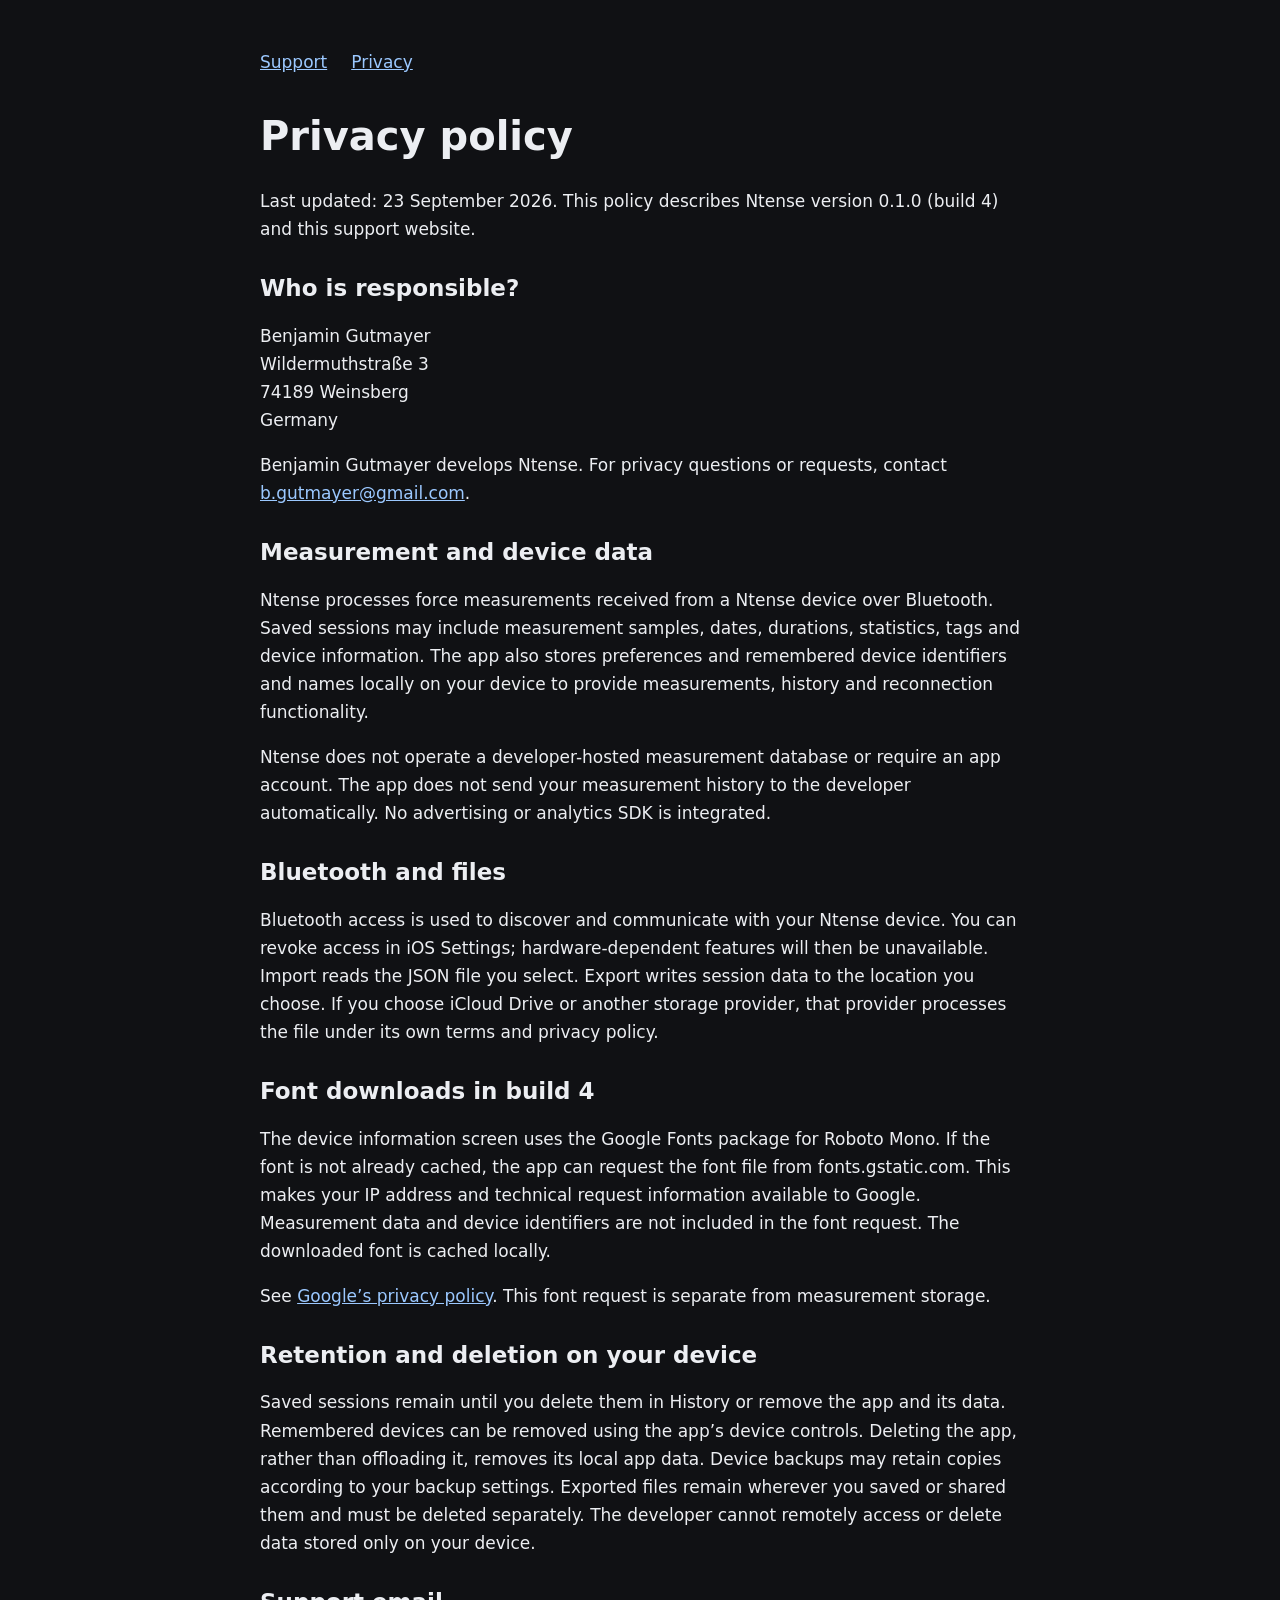
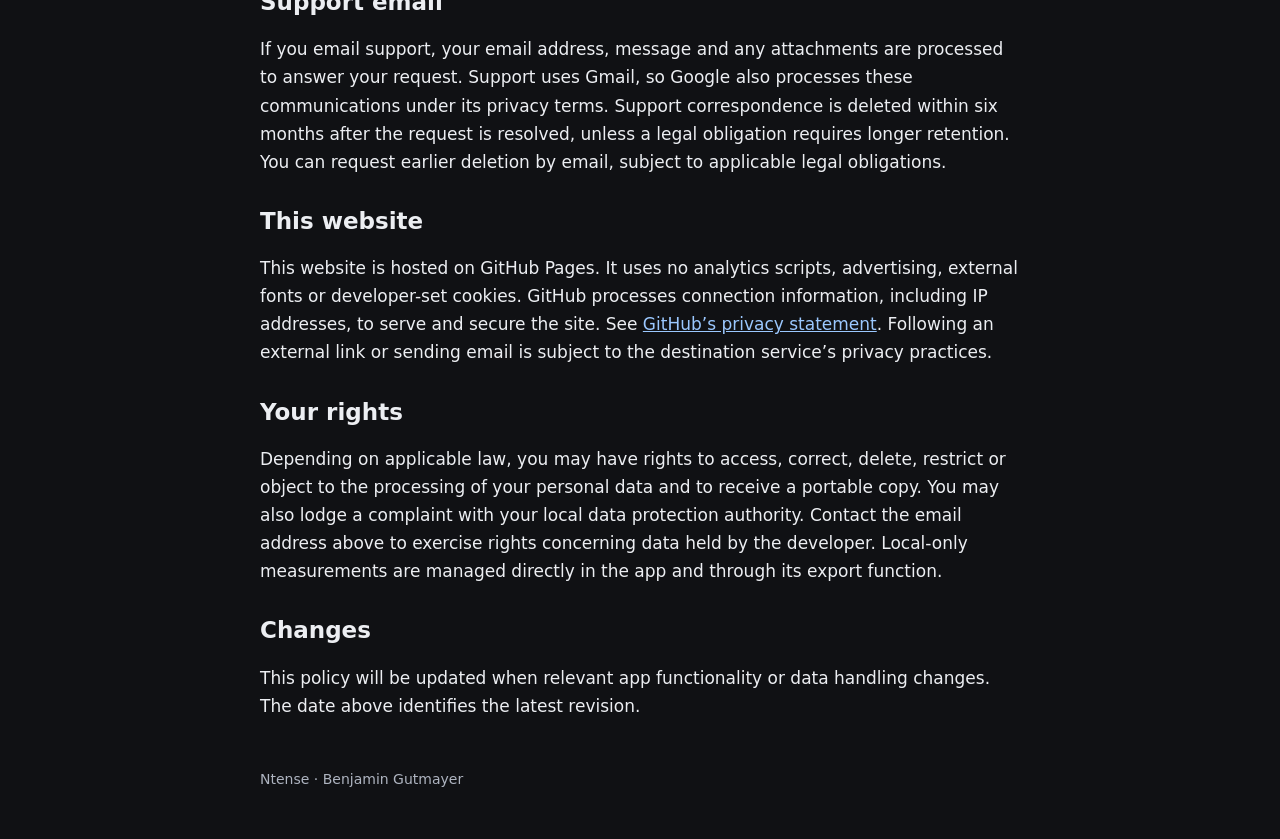
==== privacy.html @ 5594ce21 "Add Ntense support and privacy website" ====
<!doctype html>
<html lang="en"><head><meta charset="utf-8"><meta name="viewport" content="width=device-width, initial-scale=1"><title>Privacy policy — Ntense</title><link rel="stylesheet" href="style.css"></head>
<body><main><nav aria-label="Main navigation"><a href="index.html">Support</a><a href="privacy.html">Privacy</a></nav><h1>Privacy policy</h1><p>Last updated: 23 September 2026. This policy describes Ntense version 0.1.0 (build 4) and this support website.</p>
<h2>Who is responsible?</h2><p>Benjamin Gutmayer<br>Wildermuthstraße 3<br>74189 Weinsberg<br>Germany</p><p>Benjamin Gutmayer develops Ntense. For privacy questions or requests, contact <a href="mailto:b.gutmayer@gmail.com">b.gutmayer@gmail.com</a>.</p>
<h2>Measurement and device data</h2><p>Ntense processes force measurements received from a Ntense device over Bluetooth. Saved sessions may include measurement samples, dates, durations, statistics, tags and device information. The app also stores preferences and remembered device identifiers and names locally on your device to provide measurements, history and reconnection functionality.</p><p>Ntense does not operate a developer-hosted measurement database or require an app account. The app does not send your measurement history to the developer automatically. No advertising or analytics SDK is integrated.</p>
<h2>Bluetooth and files</h2><p>Bluetooth access is used to discover and communicate with your Ntense device. You can revoke access in iOS Settings; hardware-dependent features will then be unavailable. Import reads the JSON file you select. Export writes session data to the location you choose. If you choose iCloud Drive or another storage provider, that provider processes the file under its own terms and privacy policy.</p>
<h2>Font downloads in build 4</h2><p>The device information screen uses the Google Fonts package for Roboto Mono. If the font is not already cached, the app can request the font file from fonts.gstatic.com. This makes your IP address and technical request information available to Google. Measurement data and device identifiers are not included in the font request. The downloaded font is cached locally.</p><p>See <a href="https://policies.google.com/privacy">Google’s privacy policy</a>. This font request is separate from measurement storage.</p>
<h2>Retention and deletion on your device</h2><p>Saved sessions remain until you delete them in History or remove the app and its data. Remembered devices can be removed using the app’s device controls. Deleting the app, rather than offloading it, removes its local app data. Device backups may retain copies according to your backup settings. Exported files remain wherever you saved or shared them and must be deleted separately. The developer cannot remotely access or delete data stored only on your device.</p>
<h2>Support email</h2><p>If you email support, your email address, message and any attachments are processed to answer your request. Support uses Gmail, so Google also processes these communications under its privacy terms. Support correspondence is deleted within six months after the request is resolved, unless a legal obligation requires longer retention. You can request earlier deletion by email, subject to applicable legal obligations.</p>
<h2>This website</h2><p>This website is hosted on GitHub Pages. It uses no analytics scripts, advertising, external fonts or developer-set cookies. GitHub processes connection information, including IP addresses, to serve and secure the site. See <a href="https://docs.github.com/en/site-policy/privacy-policies/github-general-privacy-statement">GitHub’s privacy statement</a>. Following an external link or sending email is subject to the destination service’s privacy practices.</p>
<h2>Your rights</h2><p>Depending on applicable law, you may have rights to access, correct, delete, restrict or object to the processing of your personal data and to receive a portable copy. You may also lodge a complaint with your local data protection authority. Contact the email address above to exercise rights concerning data held by the developer. Local-only measurements are managed directly in the app and through its export function.</p>
<h2>Changes</h2><p>This policy will be updated when relevant app functionality or data handling changes. The date above identifies the latest revision.</p><footer>Ntense · Benjamin Gutmayer</footer></main></body></html>
---- style.css ----
body{margin:0;background:#101114;color:#eceef2;font:17px/1.65 system-ui,-apple-system,sans-serif}main{max-width:760px;margin:auto;padding:48px 24px}a{color:#9bc8ff}h1,h2{line-height:1.2}h1{font-size:40px}h2{margin-top:32px;font-size:23px}nav{display:flex;gap:24px;margin-bottom:36px}footer{margin-top:48px;color:#aeb4c0;font-size:14px}li{margin:8px 0}
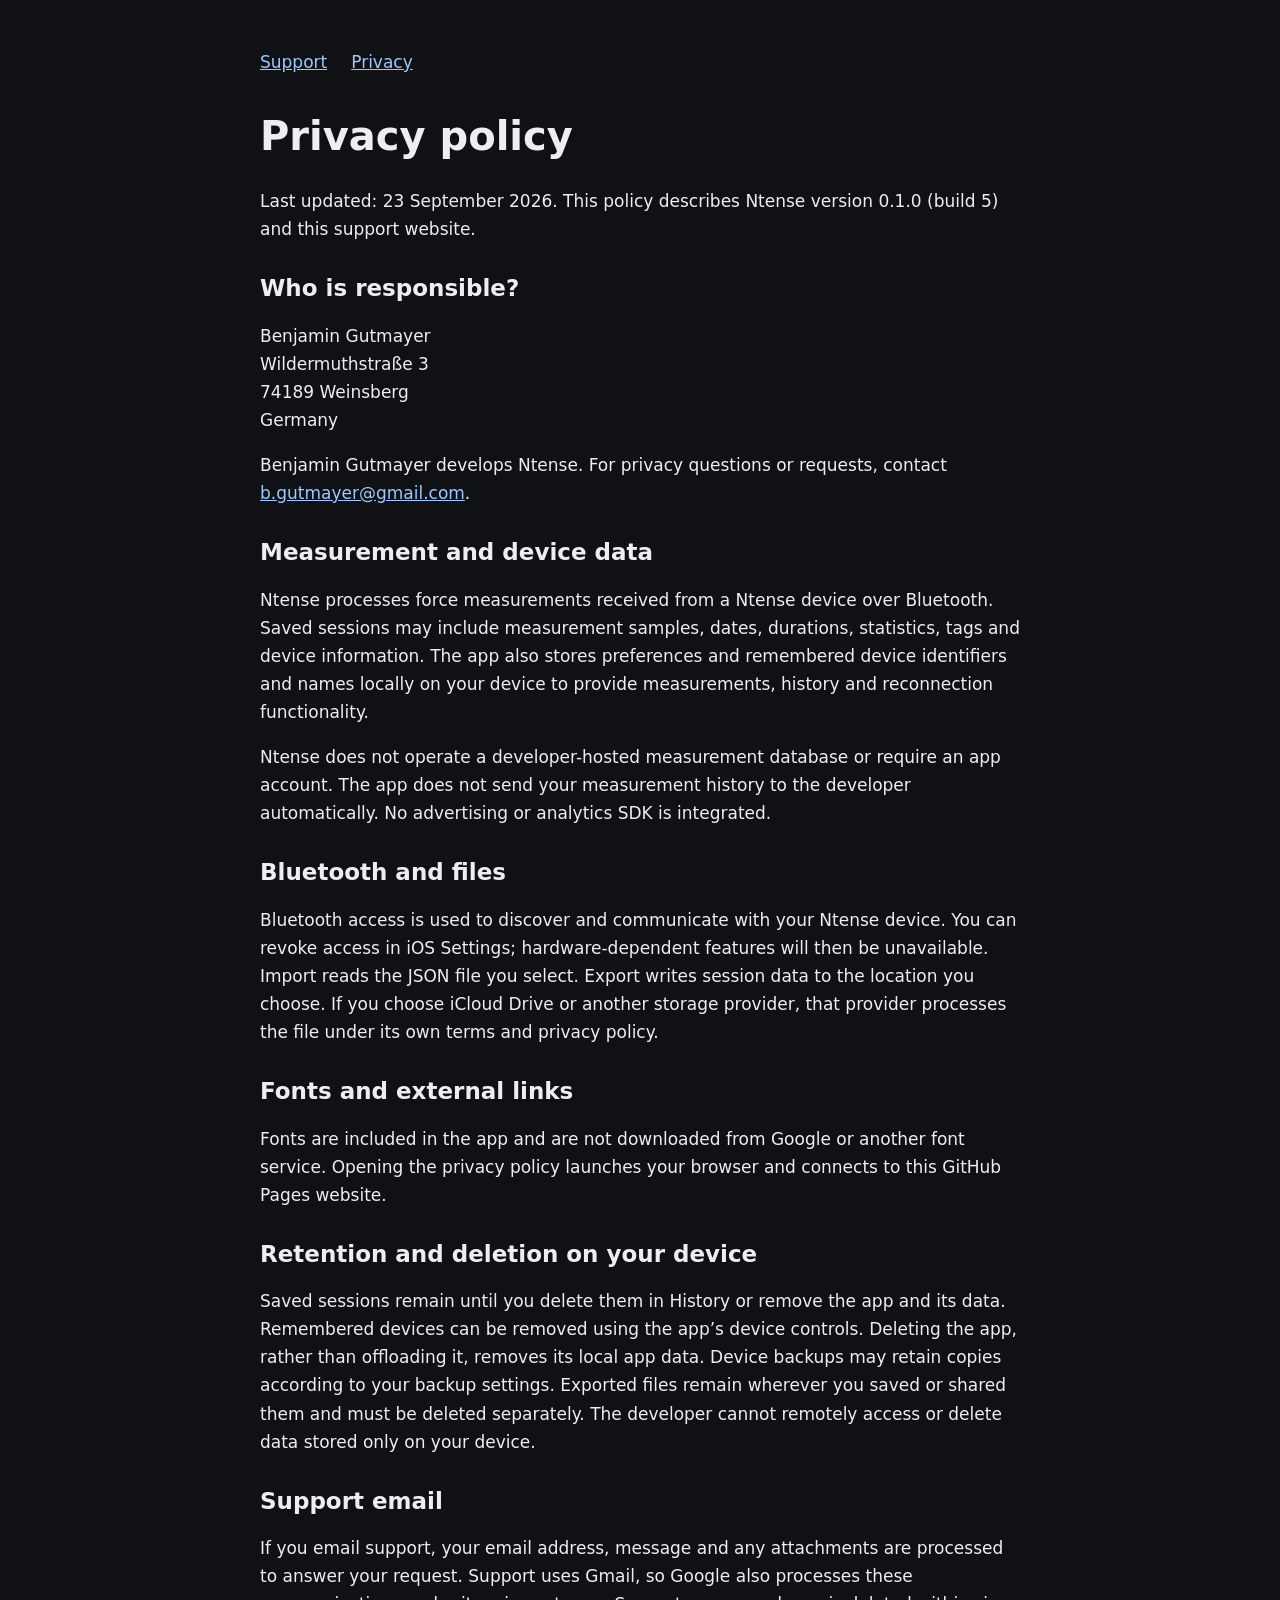
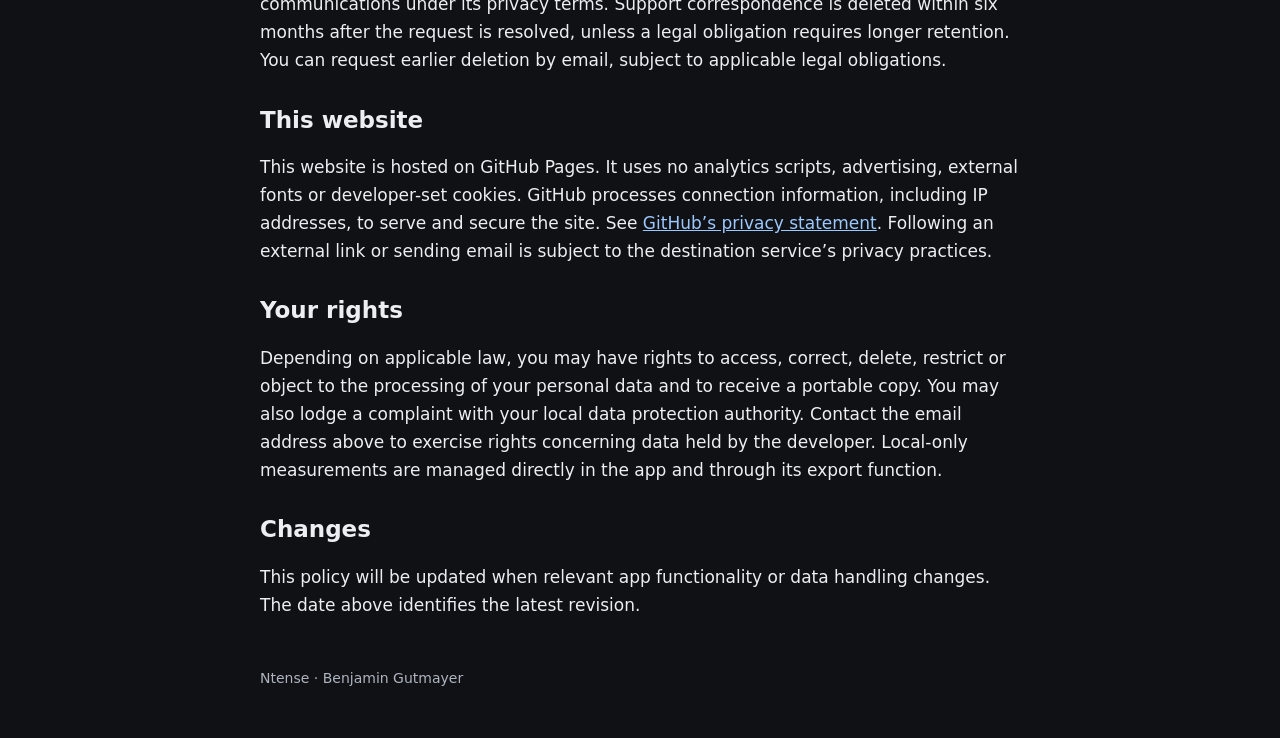
==== commit b5fa0716: "Update privacy policy for bundled fonts in build 5" ====
--- a/privacy.html
+++ b/privacy.html
@@ -1,10 +1,10 @@
 <!doctype html>
 <html lang="en"><head><meta charset="utf-8"><meta name="viewport" content="width=device-width, initial-scale=1"><title>Privacy policy — Ntense</title><link rel="stylesheet" href="style.css"></head>
-<body><main><nav aria-label="Main navigation"><a href="index.html">Support</a><a href="privacy.html">Privacy</a></nav><h1>Privacy policy</h1><p>Last updated: 23 September 2026. This policy describes Ntense version 0.1.0 (build 4) and this support website.</p>
+<body><main><nav aria-label="Main navigation"><a href="index.html">Support</a><a href="privacy.html">Privacy</a></nav><h1>Privacy policy</h1><p>Last updated: 23 September 2026. This policy describes Ntense version 0.1.0 (build 5) and this support website.</p>
 <h2>Who is responsible?</h2><p>Benjamin Gutmayer<br>Wildermuthstraße 3<br>74189 Weinsberg<br>Germany</p><p>Benjamin Gutmayer develops Ntense. For privacy questions or requests, contact <a href="mailto:b.gutmayer@gmail.com">b.gutmayer@gmail.com</a>.</p>
 <h2>Measurement and device data</h2><p>Ntense processes force measurements received from a Ntense device over Bluetooth. Saved sessions may include measurement samples, dates, durations, statistics, tags and device information. The app also stores preferences and remembered device identifiers and names locally on your device to provide measurements, history and reconnection functionality.</p><p>Ntense does not operate a developer-hosted measurement database or require an app account. The app does not send your measurement history to the developer automatically. No advertising or analytics SDK is integrated.</p>
 <h2>Bluetooth and files</h2><p>Bluetooth access is used to discover and communicate with your Ntense device. You can revoke access in iOS Settings; hardware-dependent features will then be unavailable. Import reads the JSON file you select. Export writes session data to the location you choose. If you choose iCloud Drive or another storage provider, that provider processes the file under its own terms and privacy policy.</p>
-<h2>Font downloads in build 4</h2><p>The device information screen uses the Google Fonts package for Roboto Mono. If the font is not already cached, the app can request the font file from fonts.gstatic.com. This makes your IP address and technical request information available to Google. Measurement data and device identifiers are not included in the font request. The downloaded font is cached locally.</p><p>See <a href="https://policies.google.com/privacy">Google’s privacy policy</a>. This font request is separate from measurement storage.</p>
+<h2>Fonts and external links</h2><p>Fonts are included in the app and are not downloaded from Google or another font service. Opening the privacy policy launches your browser and connects to this GitHub Pages website.</p>
 <h2>Retention and deletion on your device</h2><p>Saved sessions remain until you delete them in History or remove the app and its data. Remembered devices can be removed using the app’s device controls. Deleting the app, rather than offloading it, removes its local app data. Device backups may retain copies according to your backup settings. Exported files remain wherever you saved or shared them and must be deleted separately. The developer cannot remotely access or delete data stored only on your device.</p>
 <h2>Support email</h2><p>If you email support, your email address, message and any attachments are processed to answer your request. Support uses Gmail, so Google also processes these communications under its privacy terms. Support correspondence is deleted within six months after the request is resolved, unless a legal obligation requires longer retention. You can request earlier deletion by email, subject to applicable legal obligations.</p>
 <h2>This website</h2><p>This website is hosted on GitHub Pages. It uses no analytics scripts, advertising, external fonts or developer-set cookies. GitHub processes connection information, including IP addresses, to serve and secure the site. See <a href="https://docs.github.com/en/site-policy/privacy-policies/github-general-privacy-statement">GitHub’s privacy statement</a>. Following an external link or sending email is subject to the destination service’s privacy practices.</p>
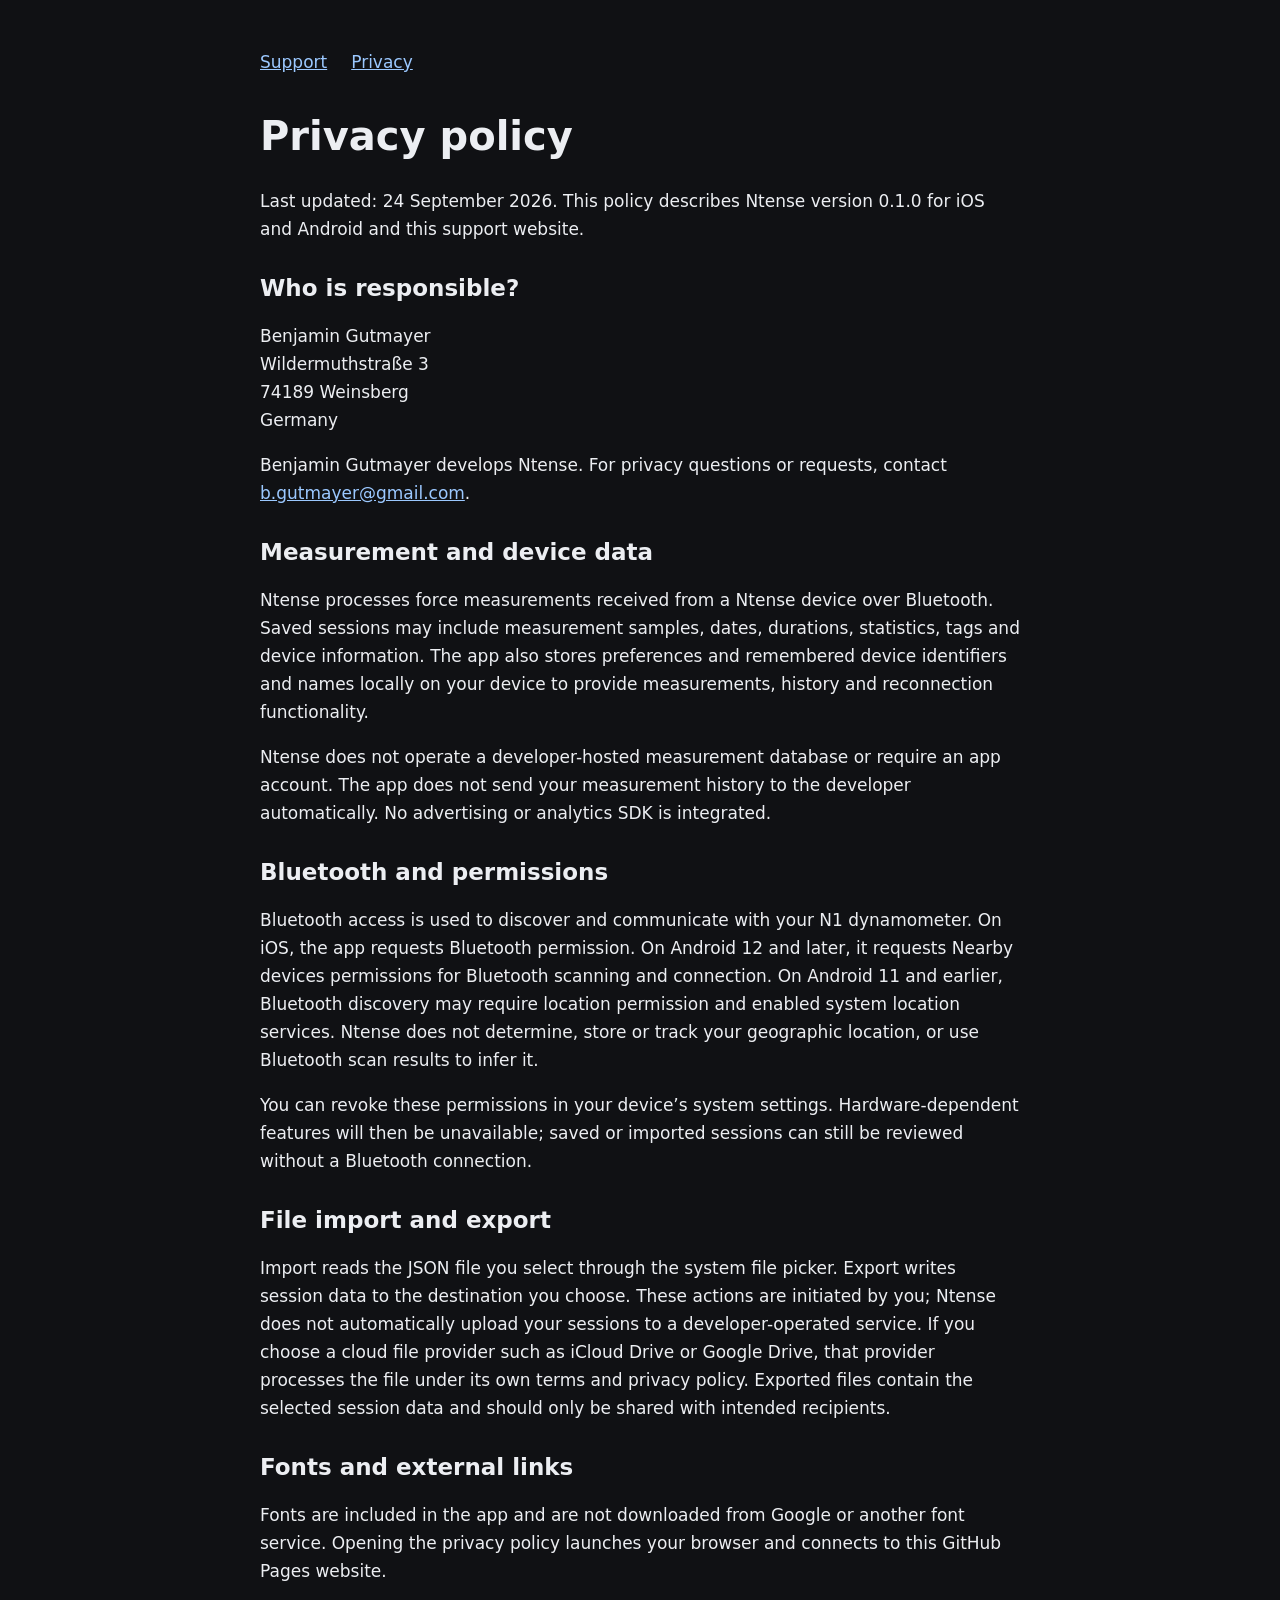
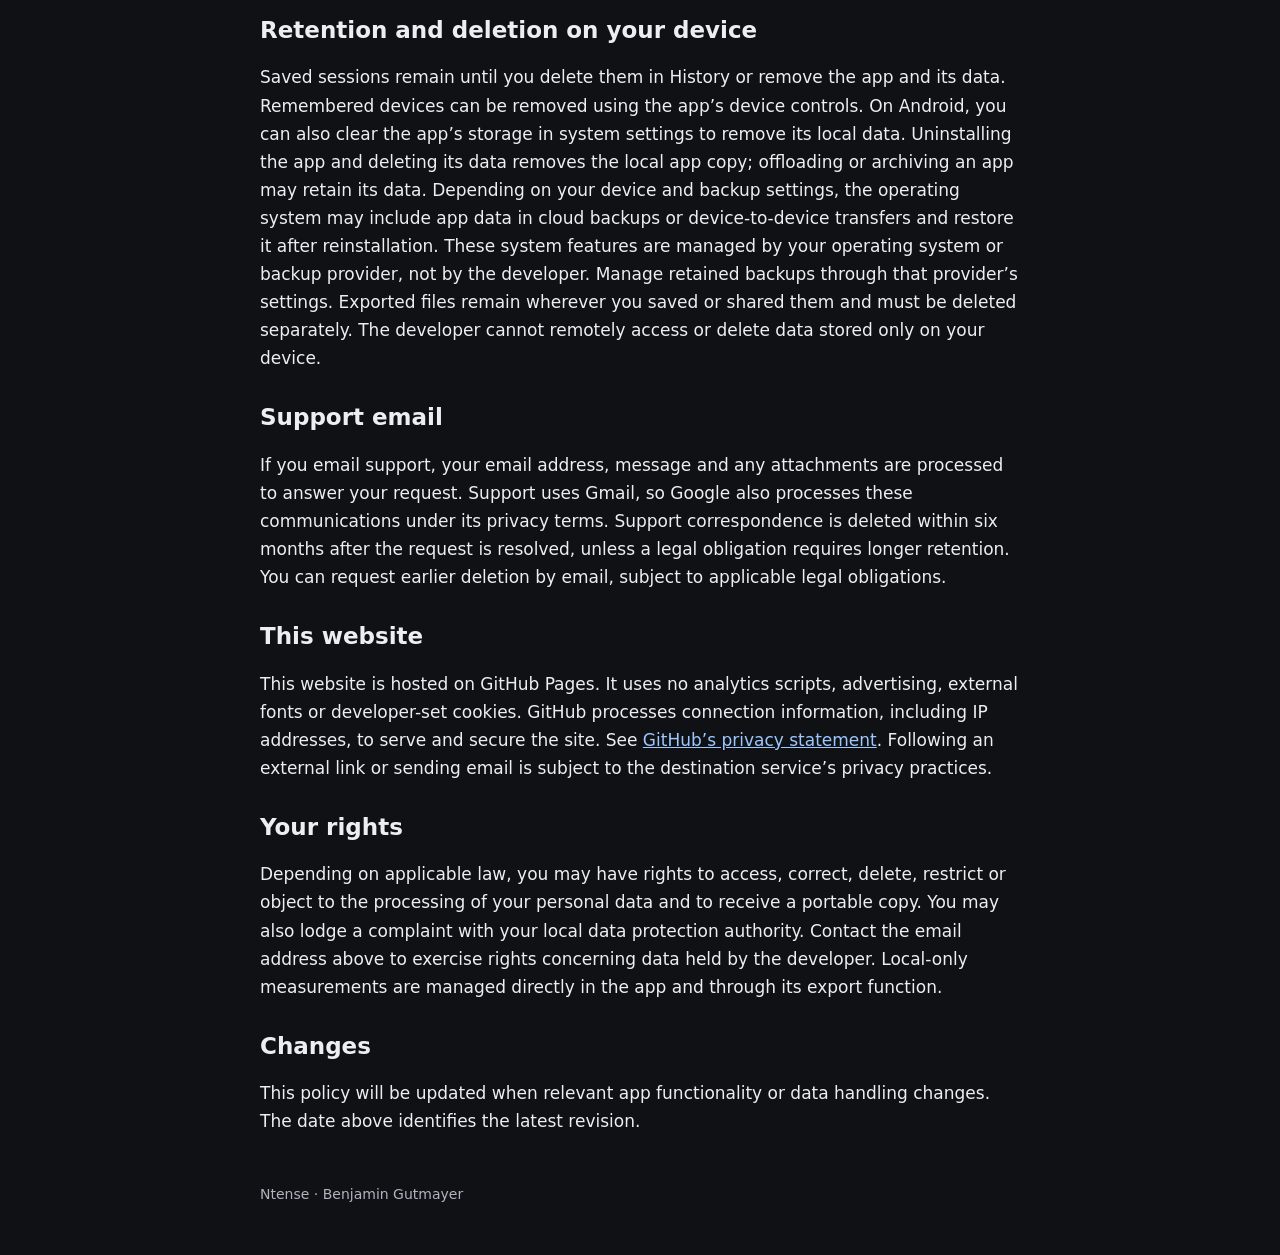
==== commit b7cfafe9: "Clarify Android permissions and storage in privacy policy" ====
--- a/privacy.html
+++ b/privacy.html
@@ -1,11 +1,12 @@
 <!doctype html>
 <html lang="en"><head><meta charset="utf-8"><meta name="viewport" content="width=device-width, initial-scale=1"><title>Privacy policy — Ntense</title><link rel="stylesheet" href="style.css"></head>
-<body><main><nav aria-label="Main navigation"><a href="index.html">Support</a><a href="privacy.html">Privacy</a></nav><h1>Privacy policy</h1><p>Last updated: 23 September 2026. This policy describes Ntense version 0.1.0 (build 5) and this support website.</p>
+<body><main><nav aria-label="Main navigation"><a href="index.html">Support</a><a href="privacy.html">Privacy</a></nav><h1>Privacy policy</h1><p>Last updated: 24 September 2026. This policy describes Ntense version 0.1.0 for iOS and Android and this support website.</p>
 <h2>Who is responsible?</h2><p>Benjamin Gutmayer<br>Wildermuthstraße 3<br>74189 Weinsberg<br>Germany</p><p>Benjamin Gutmayer develops Ntense. For privacy questions or requests, contact <a href="mailto:b.gutmayer@gmail.com">b.gutmayer@gmail.com</a>.</p>
 <h2>Measurement and device data</h2><p>Ntense processes force measurements received from a Ntense device over Bluetooth. Saved sessions may include measurement samples, dates, durations, statistics, tags and device information. The app also stores preferences and remembered device identifiers and names locally on your device to provide measurements, history and reconnection functionality.</p><p>Ntense does not operate a developer-hosted measurement database or require an app account. The app does not send your measurement history to the developer automatically. No advertising or analytics SDK is integrated.</p>
-<h2>Bluetooth and files</h2><p>Bluetooth access is used to discover and communicate with your Ntense device. You can revoke access in iOS Settings; hardware-dependent features will then be unavailable. Import reads the JSON file you select. Export writes session data to the location you choose. If you choose iCloud Drive or another storage provider, that provider processes the file under its own terms and privacy policy.</p>
+<h2>Bluetooth and permissions</h2><p>Bluetooth access is used to discover and communicate with your N1 dynamometer. On iOS, the app requests Bluetooth permission. On Android 12 and later, it requests Nearby devices permissions for Bluetooth scanning and connection. On Android 11 and earlier, Bluetooth discovery may require location permission and enabled system location services. Ntense does not determine, store or track your geographic location, or use Bluetooth scan results to infer it.</p><p>You can revoke these permissions in your device’s system settings. Hardware-dependent features will then be unavailable; saved or imported sessions can still be reviewed without a Bluetooth connection.</p>
+<h2>File import and export</h2><p>Import reads the JSON file you select through the system file picker. Export writes session data to the destination you choose. These actions are initiated by you; Ntense does not automatically upload your sessions to a developer-operated service. If you choose a cloud file provider such as iCloud Drive or Google Drive, that provider processes the file under its own terms and privacy policy. Exported files contain the selected session data and should only be shared with intended recipients.</p>
 <h2>Fonts and external links</h2><p>Fonts are included in the app and are not downloaded from Google or another font service. Opening the privacy policy launches your browser and connects to this GitHub Pages website.</p>
-<h2>Retention and deletion on your device</h2><p>Saved sessions remain until you delete them in History or remove the app and its data. Remembered devices can be removed using the app’s device controls. Deleting the app, rather than offloading it, removes its local app data. Device backups may retain copies according to your backup settings. Exported files remain wherever you saved or shared them and must be deleted separately. The developer cannot remotely access or delete data stored only on your device.</p>
+<h2>Retention and deletion on your device</h2><p>Saved sessions remain until you delete them in History or remove the app and its data. Remembered devices can be removed using the app’s device controls. On Android, you can also clear the app’s storage in system settings to remove its local data. Uninstalling the app and deleting its data removes the local app copy; offloading or archiving an app may retain its data. Depending on your device and backup settings, the operating system may include app data in cloud backups or device-to-device transfers and restore it after reinstallation. These system features are managed by your operating system or backup provider, not by the developer. Manage retained backups through that provider’s settings. Exported files remain wherever you saved or shared them and must be deleted separately. The developer cannot remotely access or delete data stored only on your device.</p>
 <h2>Support email</h2><p>If you email support, your email address, message and any attachments are processed to answer your request. Support uses Gmail, so Google also processes these communications under its privacy terms. Support correspondence is deleted within six months after the request is resolved, unless a legal obligation requires longer retention. You can request earlier deletion by email, subject to applicable legal obligations.</p>
 <h2>This website</h2><p>This website is hosted on GitHub Pages. It uses no analytics scripts, advertising, external fonts or developer-set cookies. GitHub processes connection information, including IP addresses, to serve and secure the site. See <a href="https://docs.github.com/en/site-policy/privacy-policies/github-general-privacy-statement">GitHub’s privacy statement</a>. Following an external link or sending email is subject to the destination service’s privacy practices.</p>
 <h2>Your rights</h2><p>Depending on applicable law, you may have rights to access, correct, delete, restrict or object to the processing of your personal data and to receive a portable copy. You may also lodge a complaint with your local data protection authority. Contact the email address above to exercise rights concerning data held by the developer. Local-only measurements are managed directly in the app and through its export function.</p>
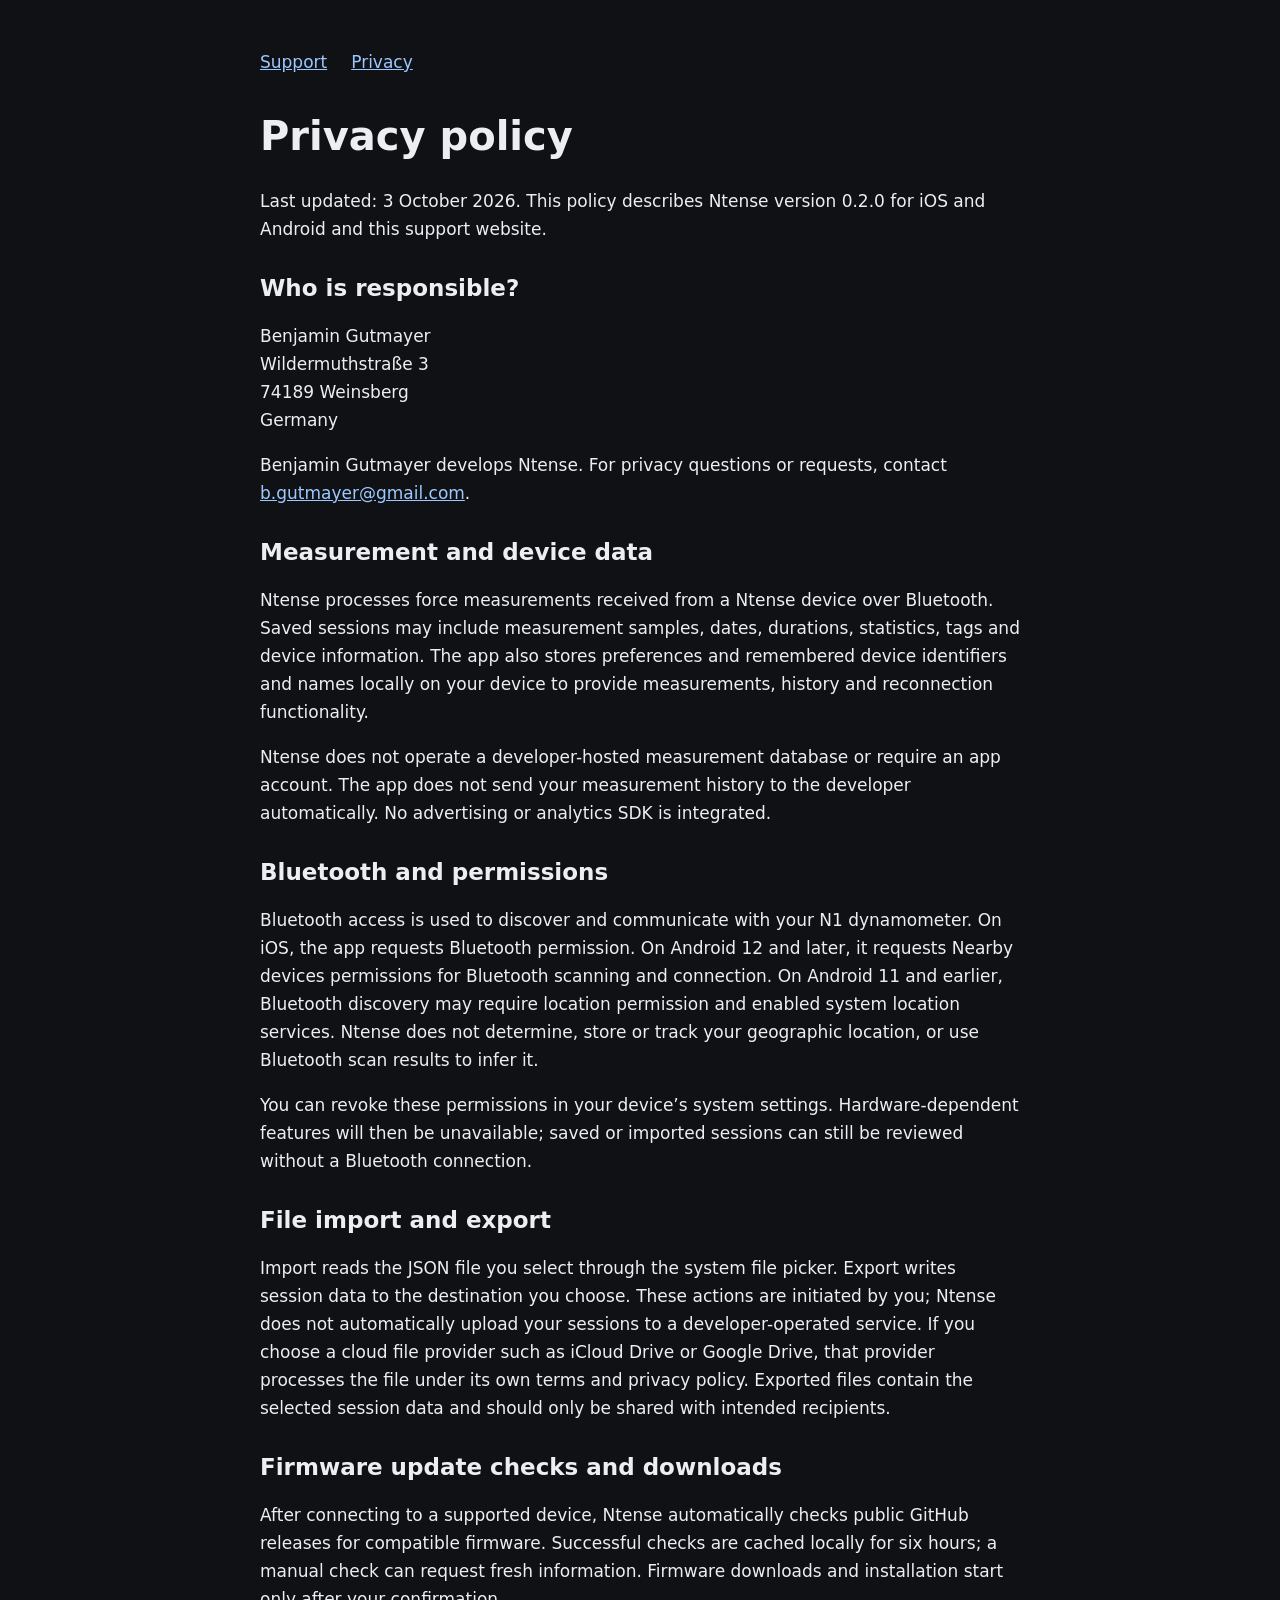
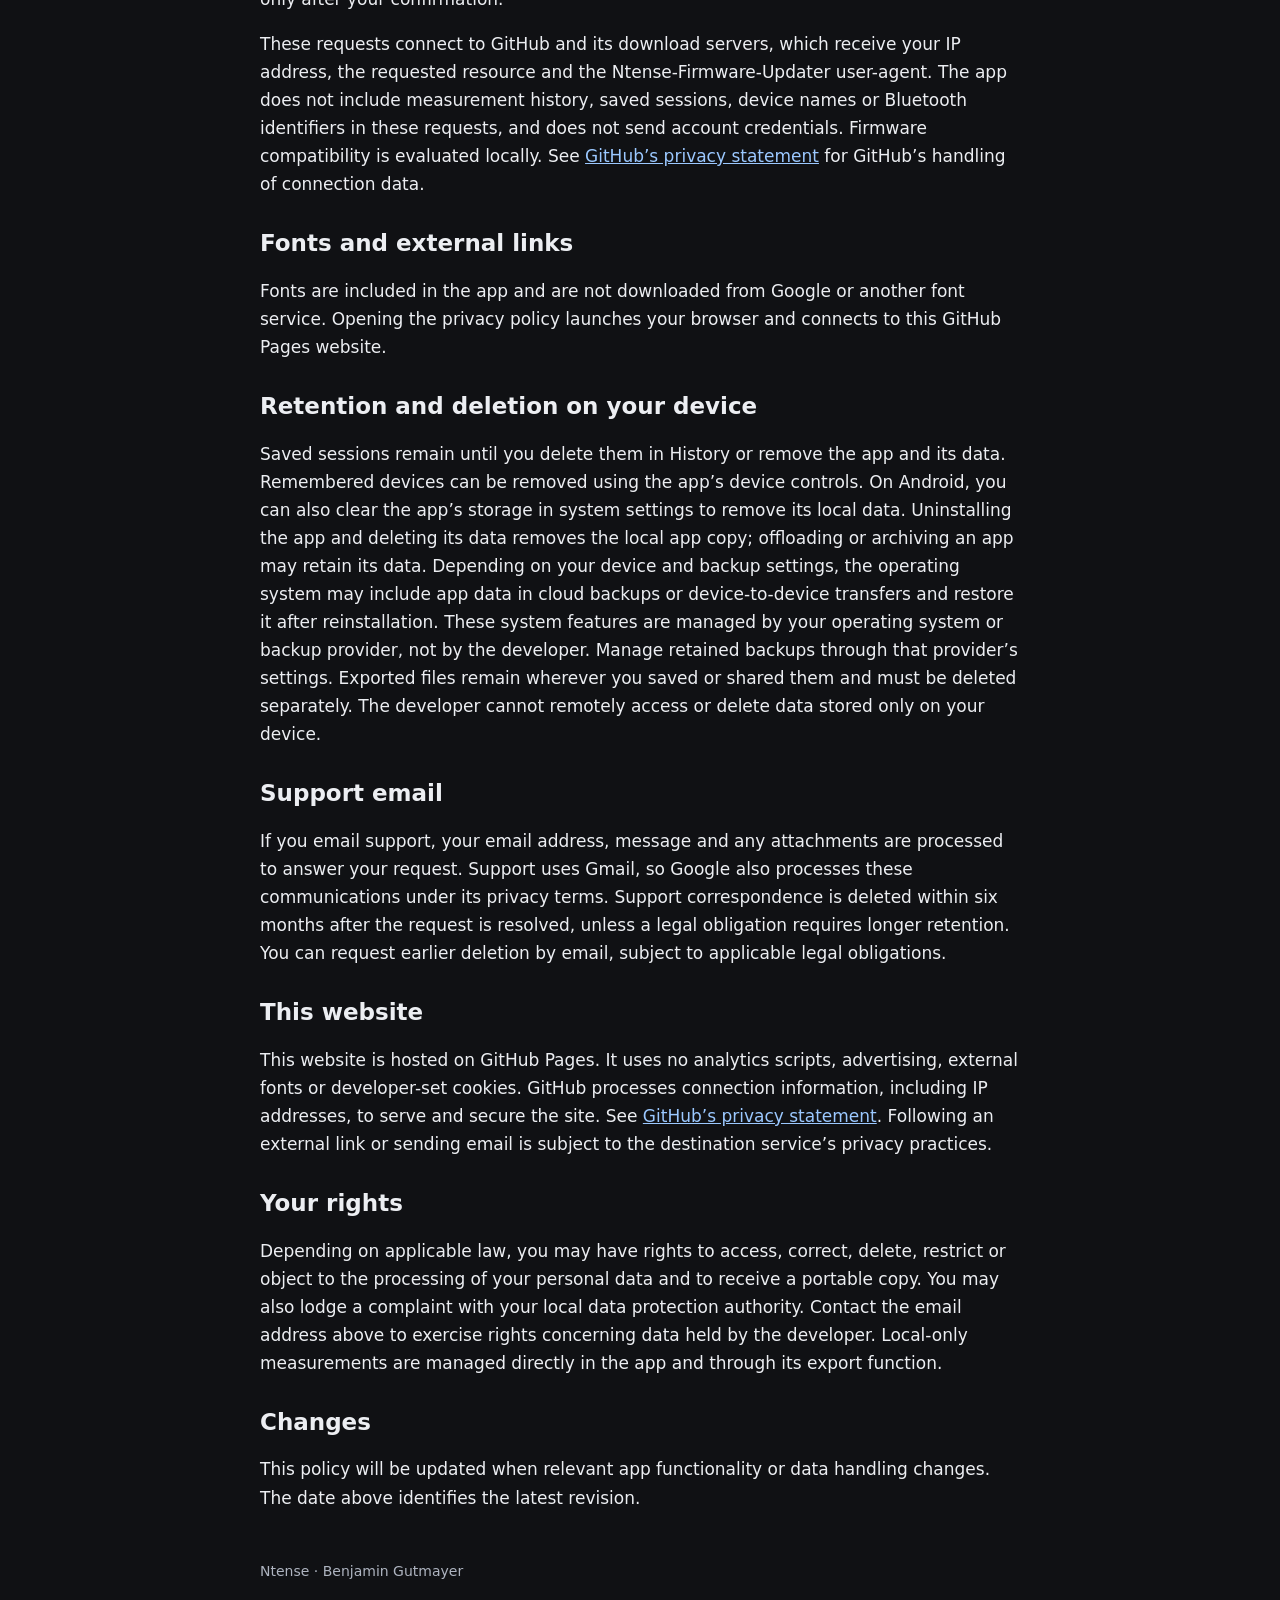
==== commit 9e1bb99c: "Add files via upload Update privacy policy for Ntense 0.2.0" ====
--- a/privacy.html
+++ b/privacy.html
@@ -1,10 +1,11 @@
 <!doctype html>
 <html lang="en"><head><meta charset="utf-8"><meta name="viewport" content="width=device-width, initial-scale=1"><title>Privacy policy — Ntense</title><link rel="stylesheet" href="style.css"></head>
-<body><main><nav aria-label="Main navigation"><a href="index.html">Support</a><a href="privacy.html">Privacy</a></nav><h1>Privacy policy</h1><p>Last updated: 24 September 2026. This policy describes Ntense version 0.1.0 for iOS and Android and this support website.</p>
+<body><main><nav aria-label="Main navigation"><a href="index.html">Support</a><a href="privacy.html">Privacy</a></nav><h1>Privacy policy</h1><p>Last updated: 3 October 2026. This policy describes Ntense version 0.2.0 for iOS and Android and this support website.</p>
 <h2>Who is responsible?</h2><p>Benjamin Gutmayer<br>Wildermuthstraße 3<br>74189 Weinsberg<br>Germany</p><p>Benjamin Gutmayer develops Ntense. For privacy questions or requests, contact <a href="mailto:b.gutmayer@gmail.com">b.gutmayer@gmail.com</a>.</p>
 <h2>Measurement and device data</h2><p>Ntense processes force measurements received from a Ntense device over Bluetooth. Saved sessions may include measurement samples, dates, durations, statistics, tags and device information. The app also stores preferences and remembered device identifiers and names locally on your device to provide measurements, history and reconnection functionality.</p><p>Ntense does not operate a developer-hosted measurement database or require an app account. The app does not send your measurement history to the developer automatically. No advertising or analytics SDK is integrated.</p>
 <h2>Bluetooth and permissions</h2><p>Bluetooth access is used to discover and communicate with your N1 dynamometer. On iOS, the app requests Bluetooth permission. On Android 12 and later, it requests Nearby devices permissions for Bluetooth scanning and connection. On Android 11 and earlier, Bluetooth discovery may require location permission and enabled system location services. Ntense does not determine, store or track your geographic location, or use Bluetooth scan results to infer it.</p><p>You can revoke these permissions in your device’s system settings. Hardware-dependent features will then be unavailable; saved or imported sessions can still be reviewed without a Bluetooth connection.</p>
 <h2>File import and export</h2><p>Import reads the JSON file you select through the system file picker. Export writes session data to the destination you choose. These actions are initiated by you; Ntense does not automatically upload your sessions to a developer-operated service. If you choose a cloud file provider such as iCloud Drive or Google Drive, that provider processes the file under its own terms and privacy policy. Exported files contain the selected session data and should only be shared with intended recipients.</p>
+<h2>Firmware update checks and downloads</h2><p>After connecting to a supported device, Ntense automatically checks public GitHub releases for compatible firmware. Successful checks are cached locally for six hours; a manual check can request fresh information. Firmware downloads and installation start only after your confirmation.</p><p>These requests connect to GitHub and its download servers, which receive your IP address, the requested resource and the Ntense-Firmware-Updater user-agent. The app does not include measurement history, saved sessions, device names or Bluetooth identifiers in these requests, and does not send account credentials. Firmware compatibility is evaluated locally. See <a href="https://docs.github.com/en/site-policy/privacy-policies/github-general-privacy-statement">GitHub’s privacy statement</a> for GitHub’s handling of connection data.</p>
 <h2>Fonts and external links</h2><p>Fonts are included in the app and are not downloaded from Google or another font service. Opening the privacy policy launches your browser and connects to this GitHub Pages website.</p>
 <h2>Retention and deletion on your device</h2><p>Saved sessions remain until you delete them in History or remove the app and its data. Remembered devices can be removed using the app’s device controls. On Android, you can also clear the app’s storage in system settings to remove its local data. Uninstalling the app and deleting its data removes the local app copy; offloading or archiving an app may retain its data. Depending on your device and backup settings, the operating system may include app data in cloud backups or device-to-device transfers and restore it after reinstallation. These system features are managed by your operating system or backup provider, not by the developer. Manage retained backups through that provider’s settings. Exported files remain wherever you saved or shared them and must be deleted separately. The developer cannot remotely access or delete data stored only on your device.</p>
 <h2>Support email</h2><p>If you email support, your email address, message and any attachments are processed to answer your request. Support uses Gmail, so Google also processes these communications under its privacy terms. Support correspondence is deleted within six months after the request is resolved, unless a legal obligation requires longer retention. You can request earlier deletion by email, subject to applicable legal obligations.</p>
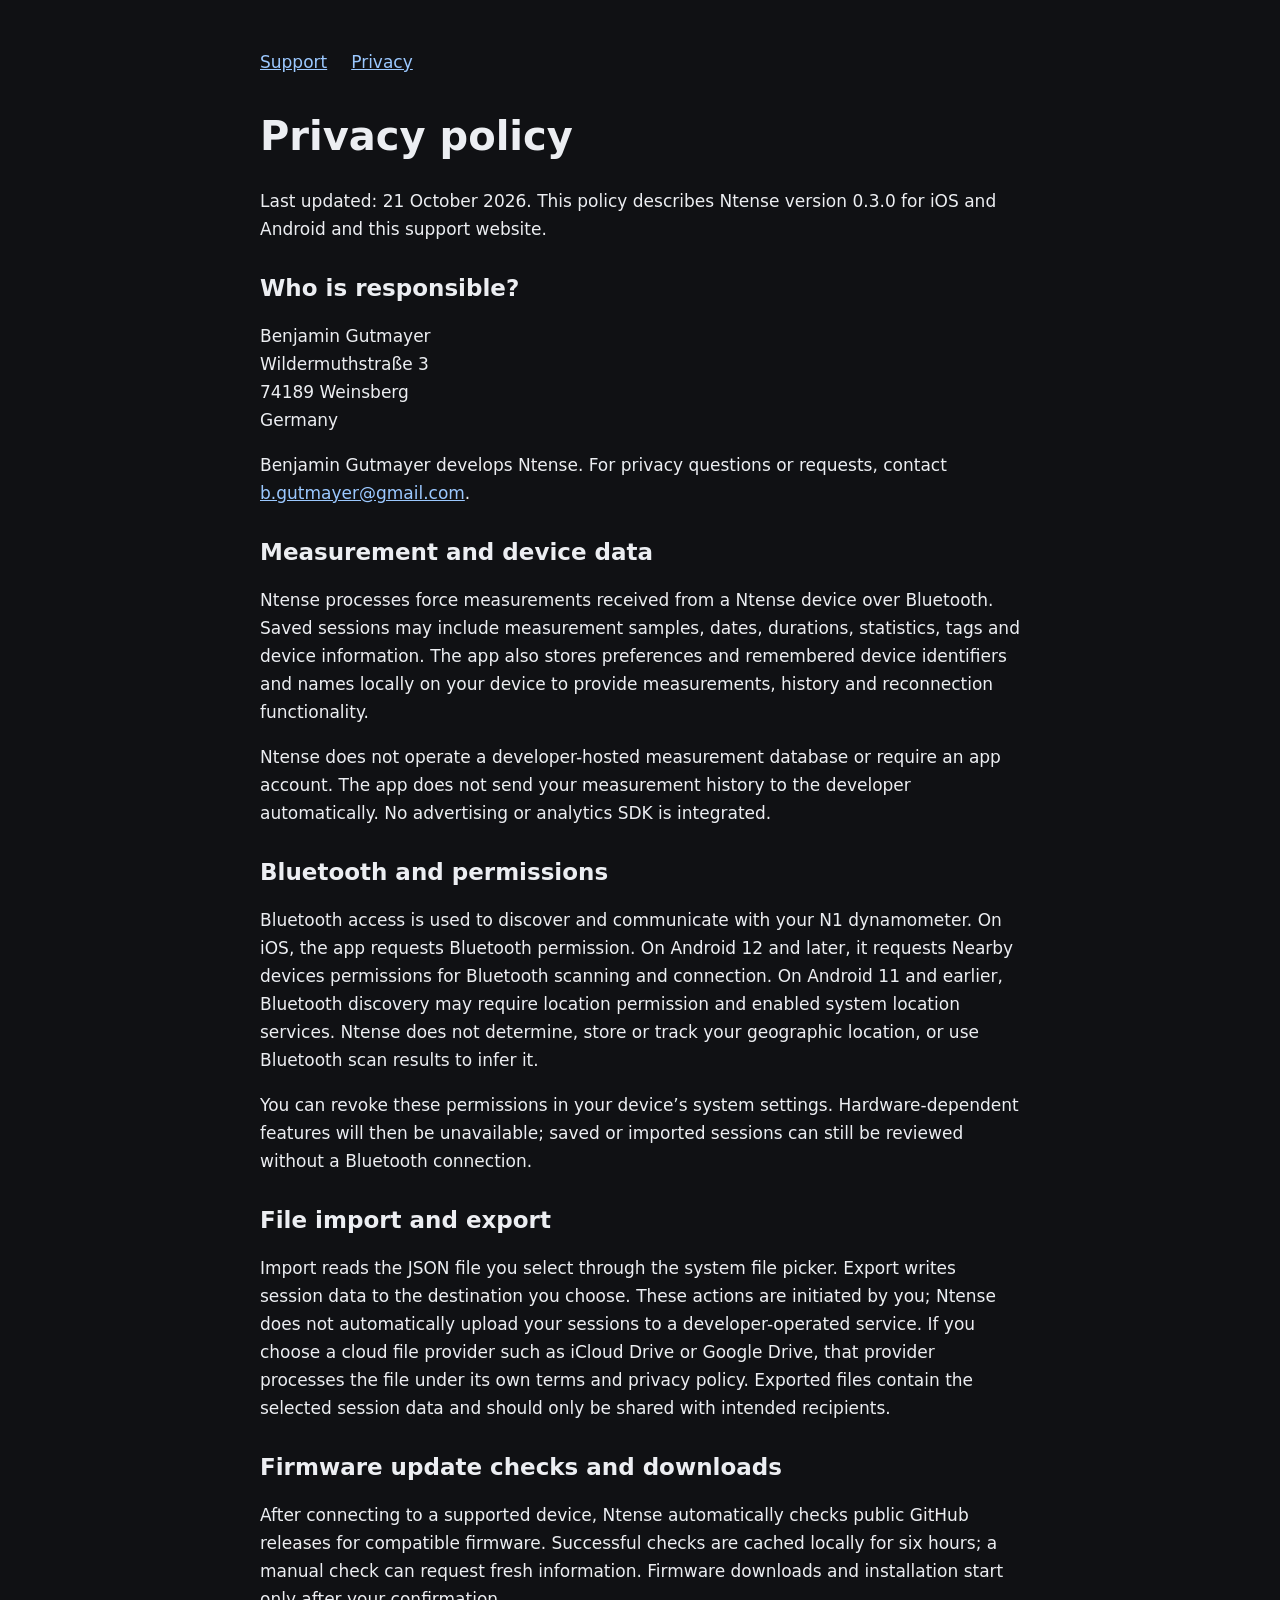
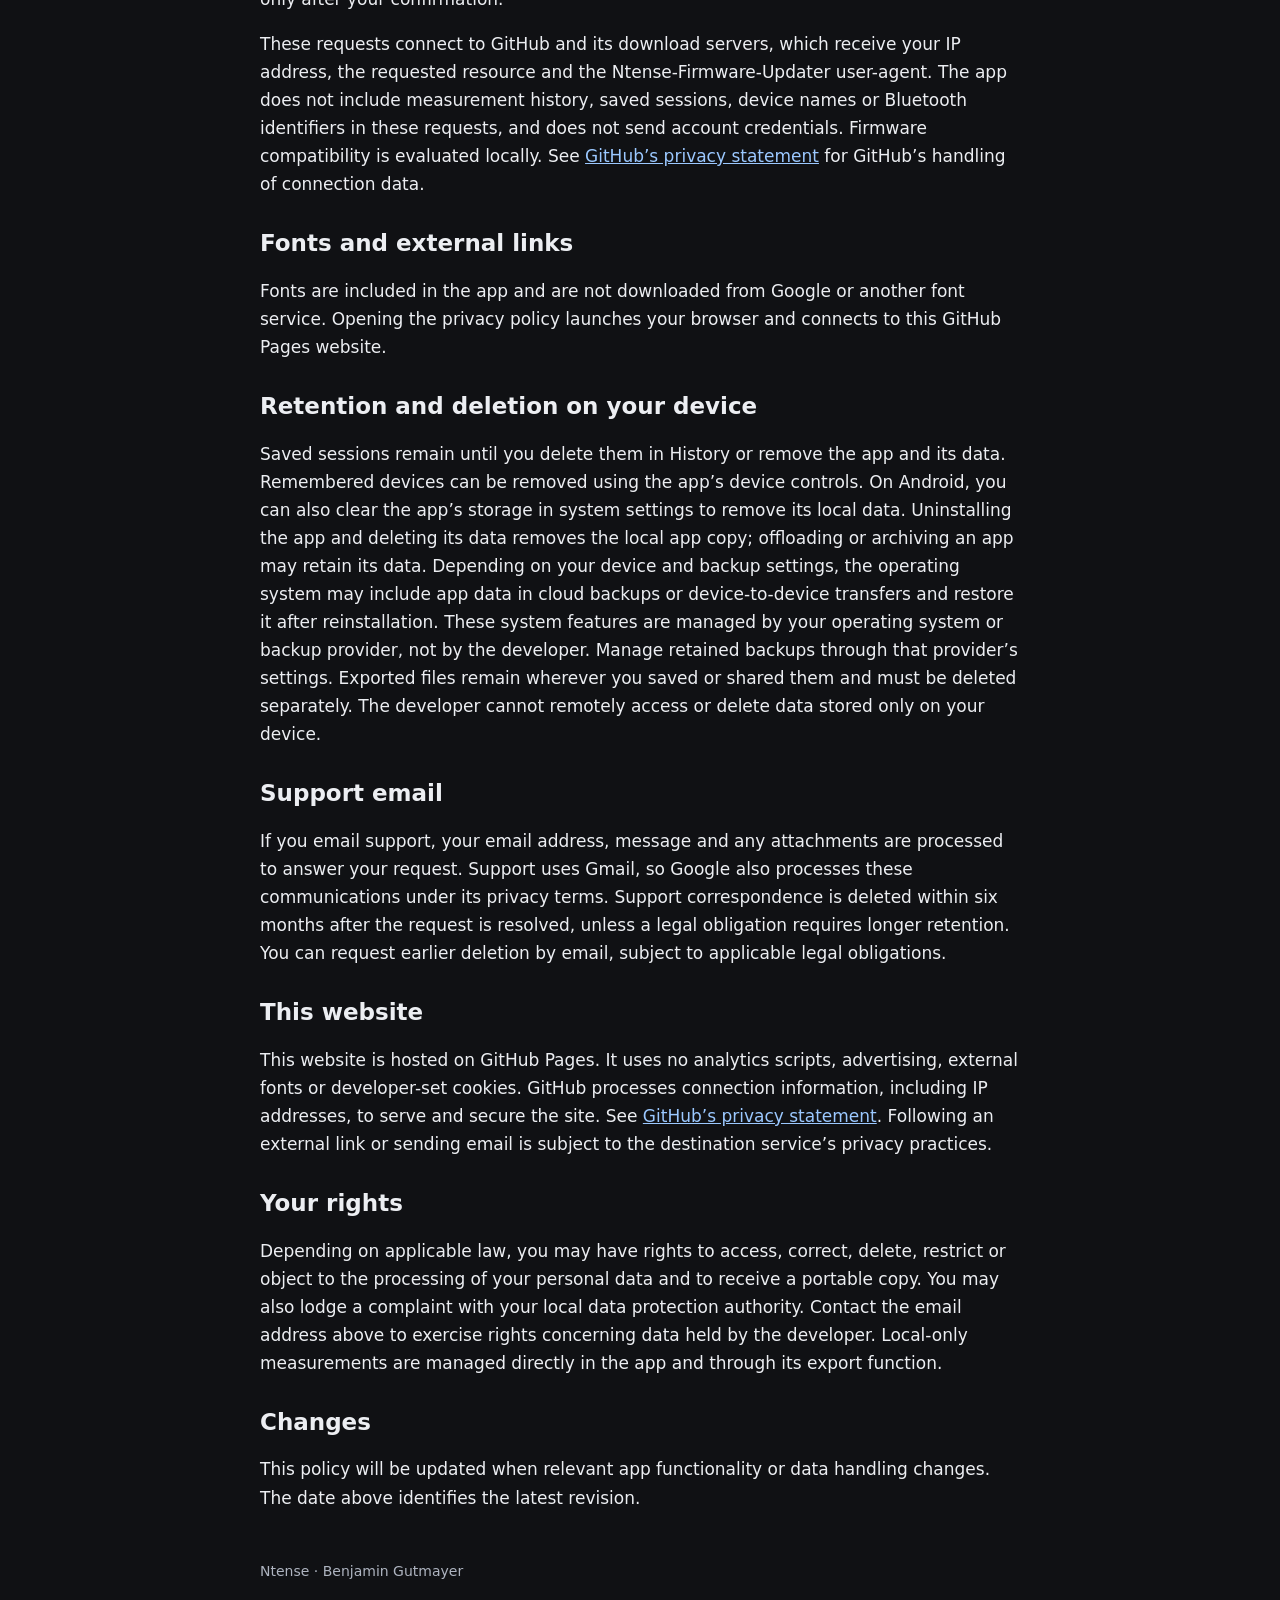
==== commit 56aea451: "Update support and privacy pages for Ntense 0.3.0" ====
--- a/privacy.html
+++ b/privacy.html
@@ -1,6 +1,6 @@
 <!doctype html>
 <html lang="en"><head><meta charset="utf-8"><meta name="viewport" content="width=device-width, initial-scale=1"><title>Privacy policy — Ntense</title><link rel="stylesheet" href="style.css"></head>
-<body><main><nav aria-label="Main navigation"><a href="index.html">Support</a><a href="privacy.html">Privacy</a></nav><h1>Privacy policy</h1><p>Last updated: 3 October 2026. This policy describes Ntense version 0.2.0 for iOS and Android and this support website.</p>
+<body><main><nav aria-label="Main navigation"><a href="index.html">Support</a><a href="privacy.html">Privacy</a></nav><h1>Privacy policy</h1><p>Last updated: 21 October 2026. This policy describes Ntense version 0.3.0 for iOS and Android and this support website.</p>
 <h2>Who is responsible?</h2><p>Benjamin Gutmayer<br>Wildermuthstraße 3<br>74189 Weinsberg<br>Germany</p><p>Benjamin Gutmayer develops Ntense. For privacy questions or requests, contact <a href="mailto:b.gutmayer@gmail.com">b.gutmayer@gmail.com</a>.</p>
 <h2>Measurement and device data</h2><p>Ntense processes force measurements received from a Ntense device over Bluetooth. Saved sessions may include measurement samples, dates, durations, statistics, tags and device information. The app also stores preferences and remembered device identifiers and names locally on your device to provide measurements, history and reconnection functionality.</p><p>Ntense does not operate a developer-hosted measurement database or require an app account. The app does not send your measurement history to the developer automatically. No advertising or analytics SDK is integrated.</p>
 <h2>Bluetooth and permissions</h2><p>Bluetooth access is used to discover and communicate with your N1 dynamometer. On iOS, the app requests Bluetooth permission. On Android 12 and later, it requests Nearby devices permissions for Bluetooth scanning and connection. On Android 11 and earlier, Bluetooth discovery may require location permission and enabled system location services. Ntense does not determine, store or track your geographic location, or use Bluetooth scan results to infer it.</p><p>You can revoke these permissions in your device’s system settings. Hardware-dependent features will then be unavailable; saved or imported sessions can still be reviewed without a Bluetooth connection.</p>
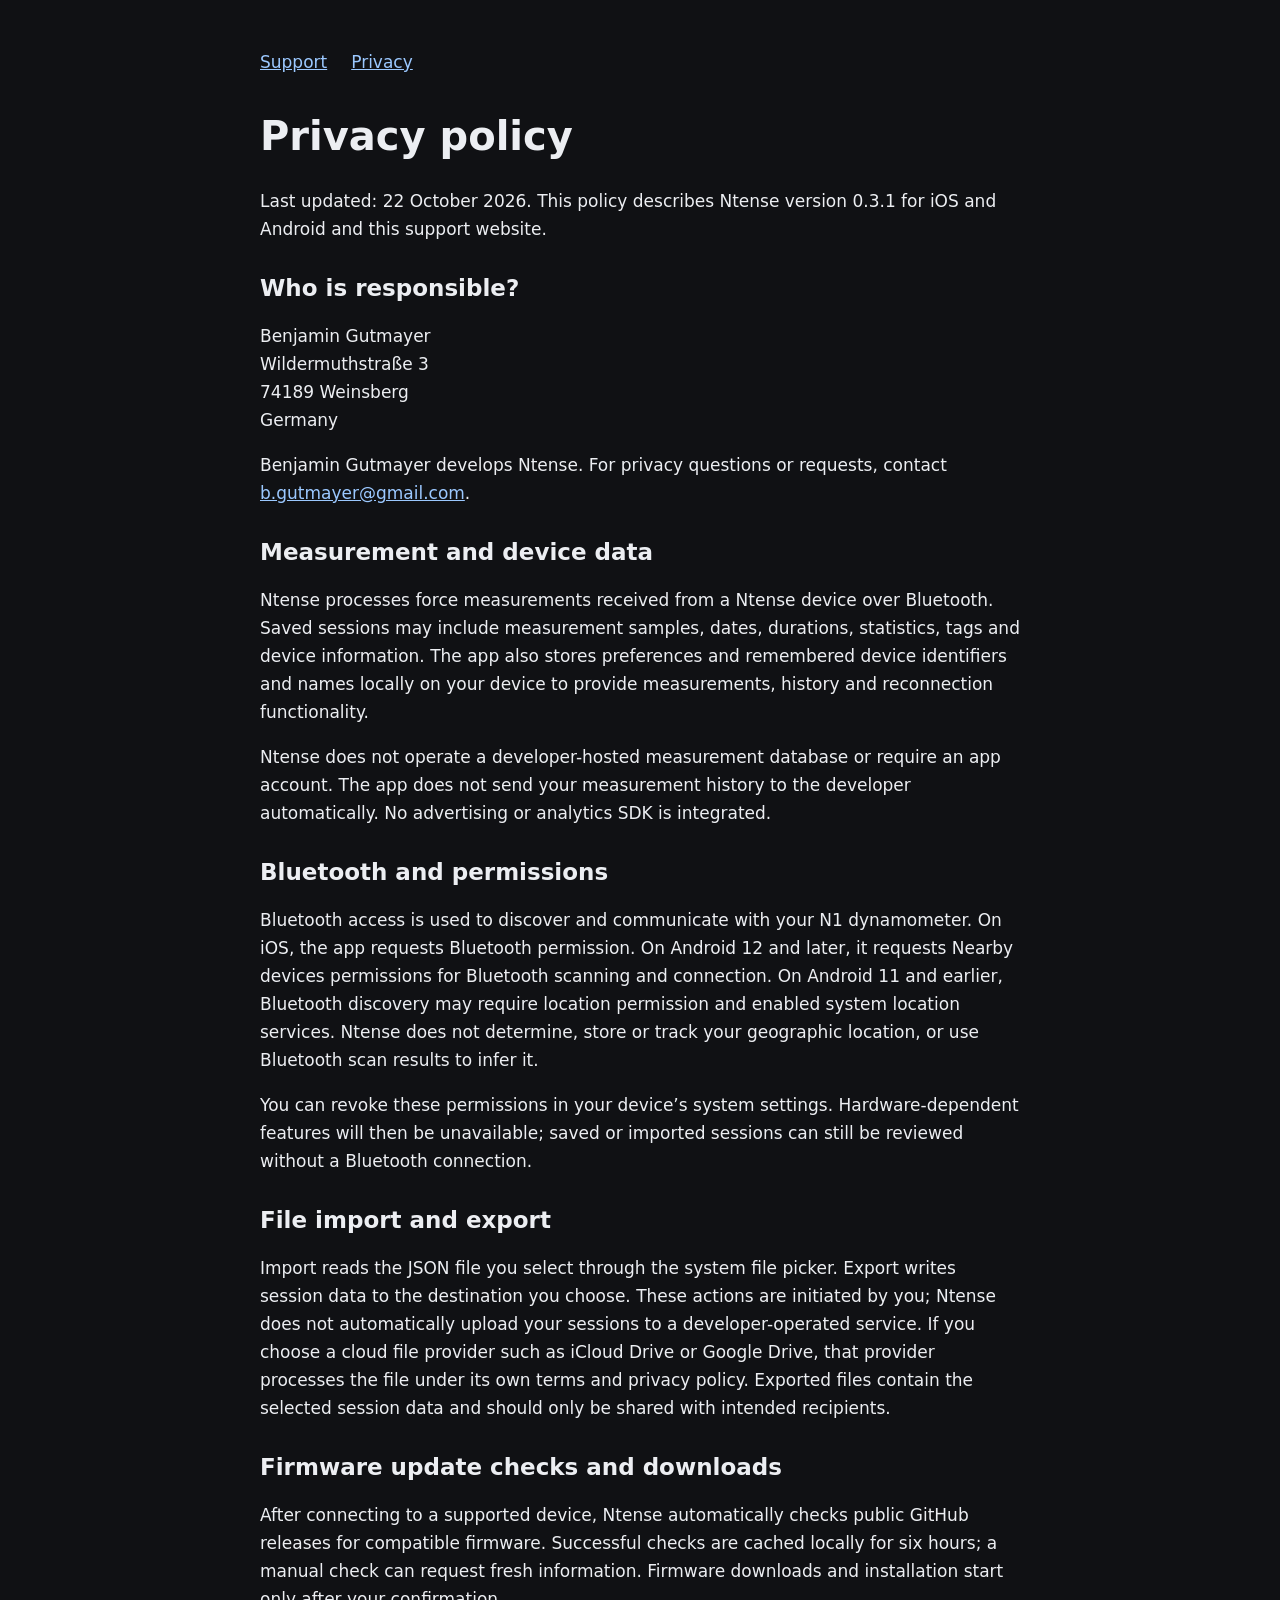
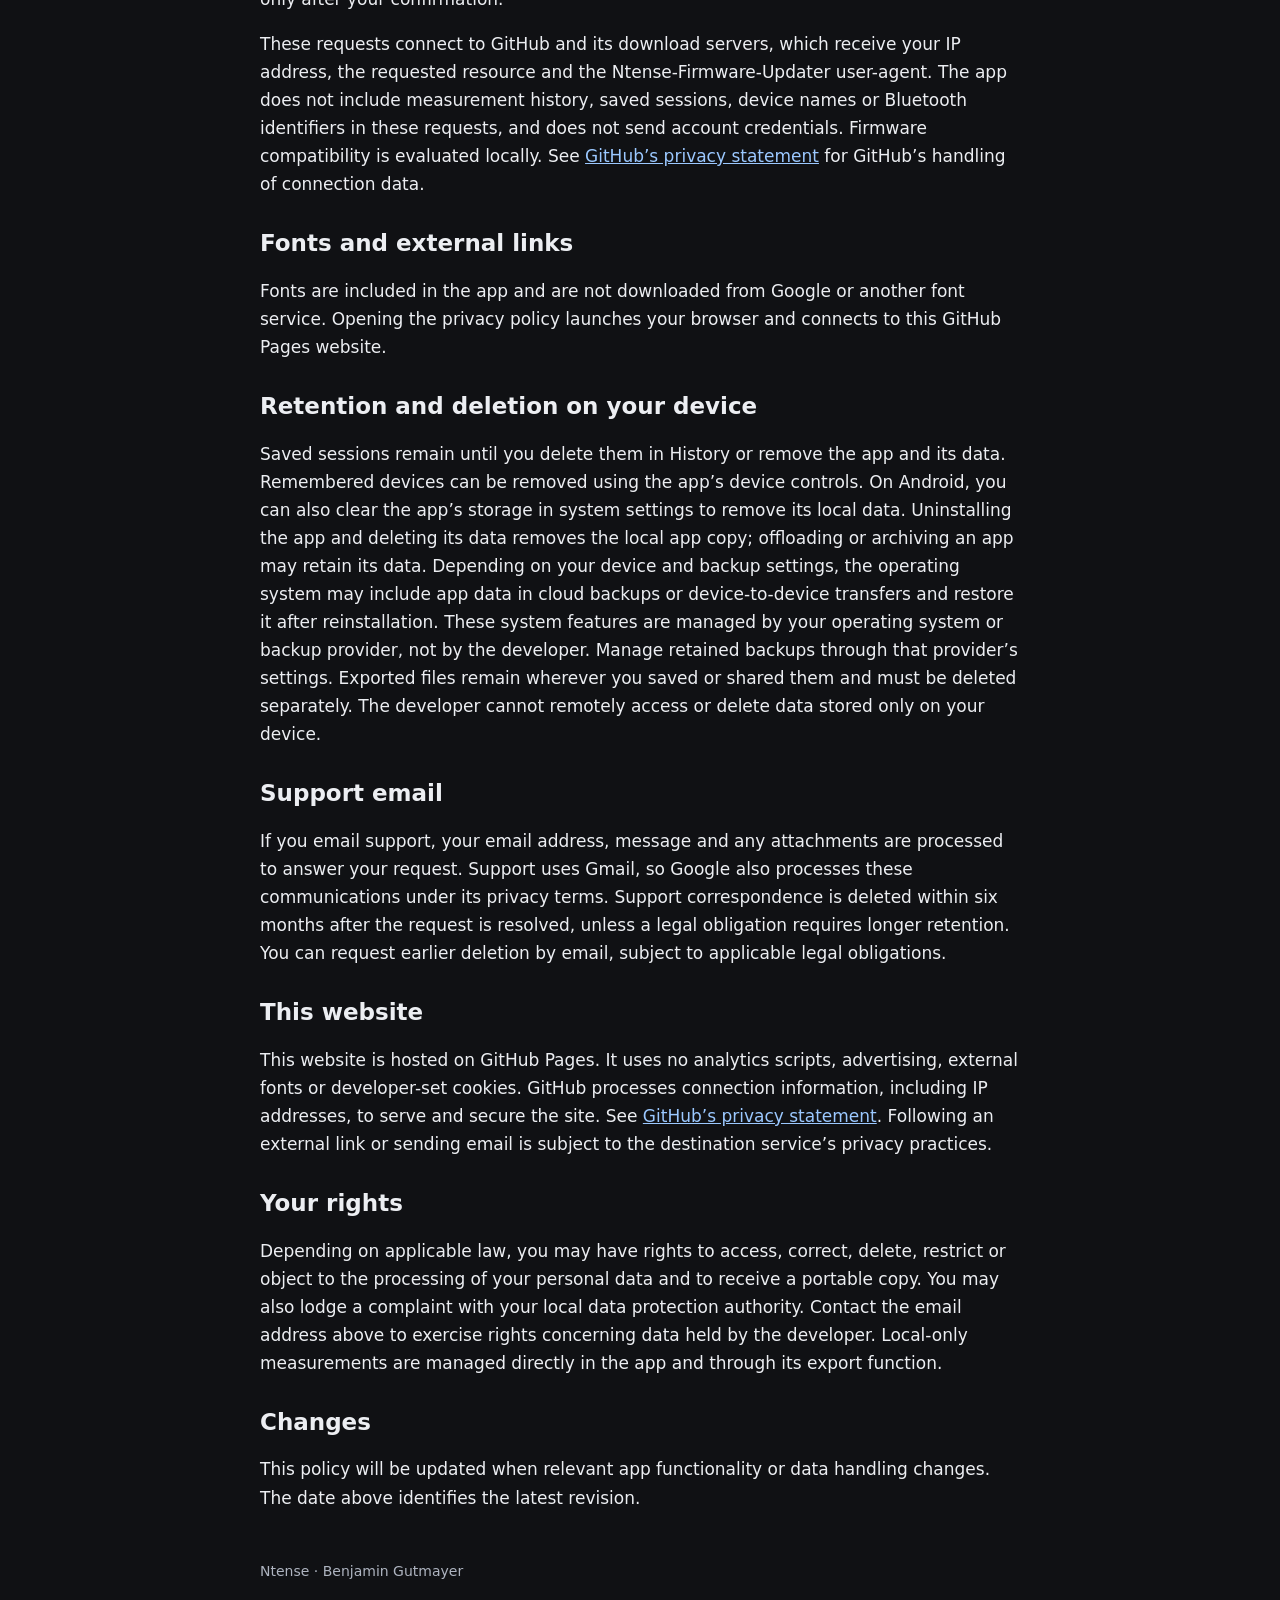
==== commit 49eea5b6: "Update privacy policy for Ntense 0.3.1 Synchronize the policy version and revision date with the app" ====
--- a/privacy.html
+++ b/privacy.html
@@ -1,6 +1,6 @@
 <!doctype html>
 <html lang="en"><head><meta charset="utf-8"><meta name="viewport" content="width=device-width, initial-scale=1"><title>Privacy policy — Ntense</title><link rel="stylesheet" href="style.css"></head>
-<body><main><nav aria-label="Main navigation"><a href="index.html">Support</a><a href="privacy.html">Privacy</a></nav><h1>Privacy policy</h1><p>Last updated: 21 October 2026. This policy describes Ntense version 0.3.0 for iOS and Android and this support website.</p>
+<body><main><nav aria-label="Main navigation"><a href="index.html">Support</a><a href="privacy.html">Privacy</a></nav><h1>Privacy policy</h1><p>Last updated: 22 October 2026. This policy describes Ntense version 0.3.1 for iOS and Android and this support website.</p>
 <h2>Who is responsible?</h2><p>Benjamin Gutmayer<br>Wildermuthstraße 3<br>74189 Weinsberg<br>Germany</p><p>Benjamin Gutmayer develops Ntense. For privacy questions or requests, contact <a href="mailto:b.gutmayer@gmail.com">b.gutmayer@gmail.com</a>.</p>
 <h2>Measurement and device data</h2><p>Ntense processes force measurements received from a Ntense device over Bluetooth. Saved sessions may include measurement samples, dates, durations, statistics, tags and device information. The app also stores preferences and remembered device identifiers and names locally on your device to provide measurements, history and reconnection functionality.</p><p>Ntense does not operate a developer-hosted measurement database or require an app account. The app does not send your measurement history to the developer automatically. No advertising or analytics SDK is integrated.</p>
 <h2>Bluetooth and permissions</h2><p>Bluetooth access is used to discover and communicate with your N1 dynamometer. On iOS, the app requests Bluetooth permission. On Android 12 and later, it requests Nearby devices permissions for Bluetooth scanning and connection. On Android 11 and earlier, Bluetooth discovery may require location permission and enabled system location services. Ntense does not determine, store or track your geographic location, or use Bluetooth scan results to infer it.</p><p>You can revoke these permissions in your device’s system settings. Hardware-dependent features will then be unavailable; saved or imported sessions can still be reviewed without a Bluetooth connection.</p>
